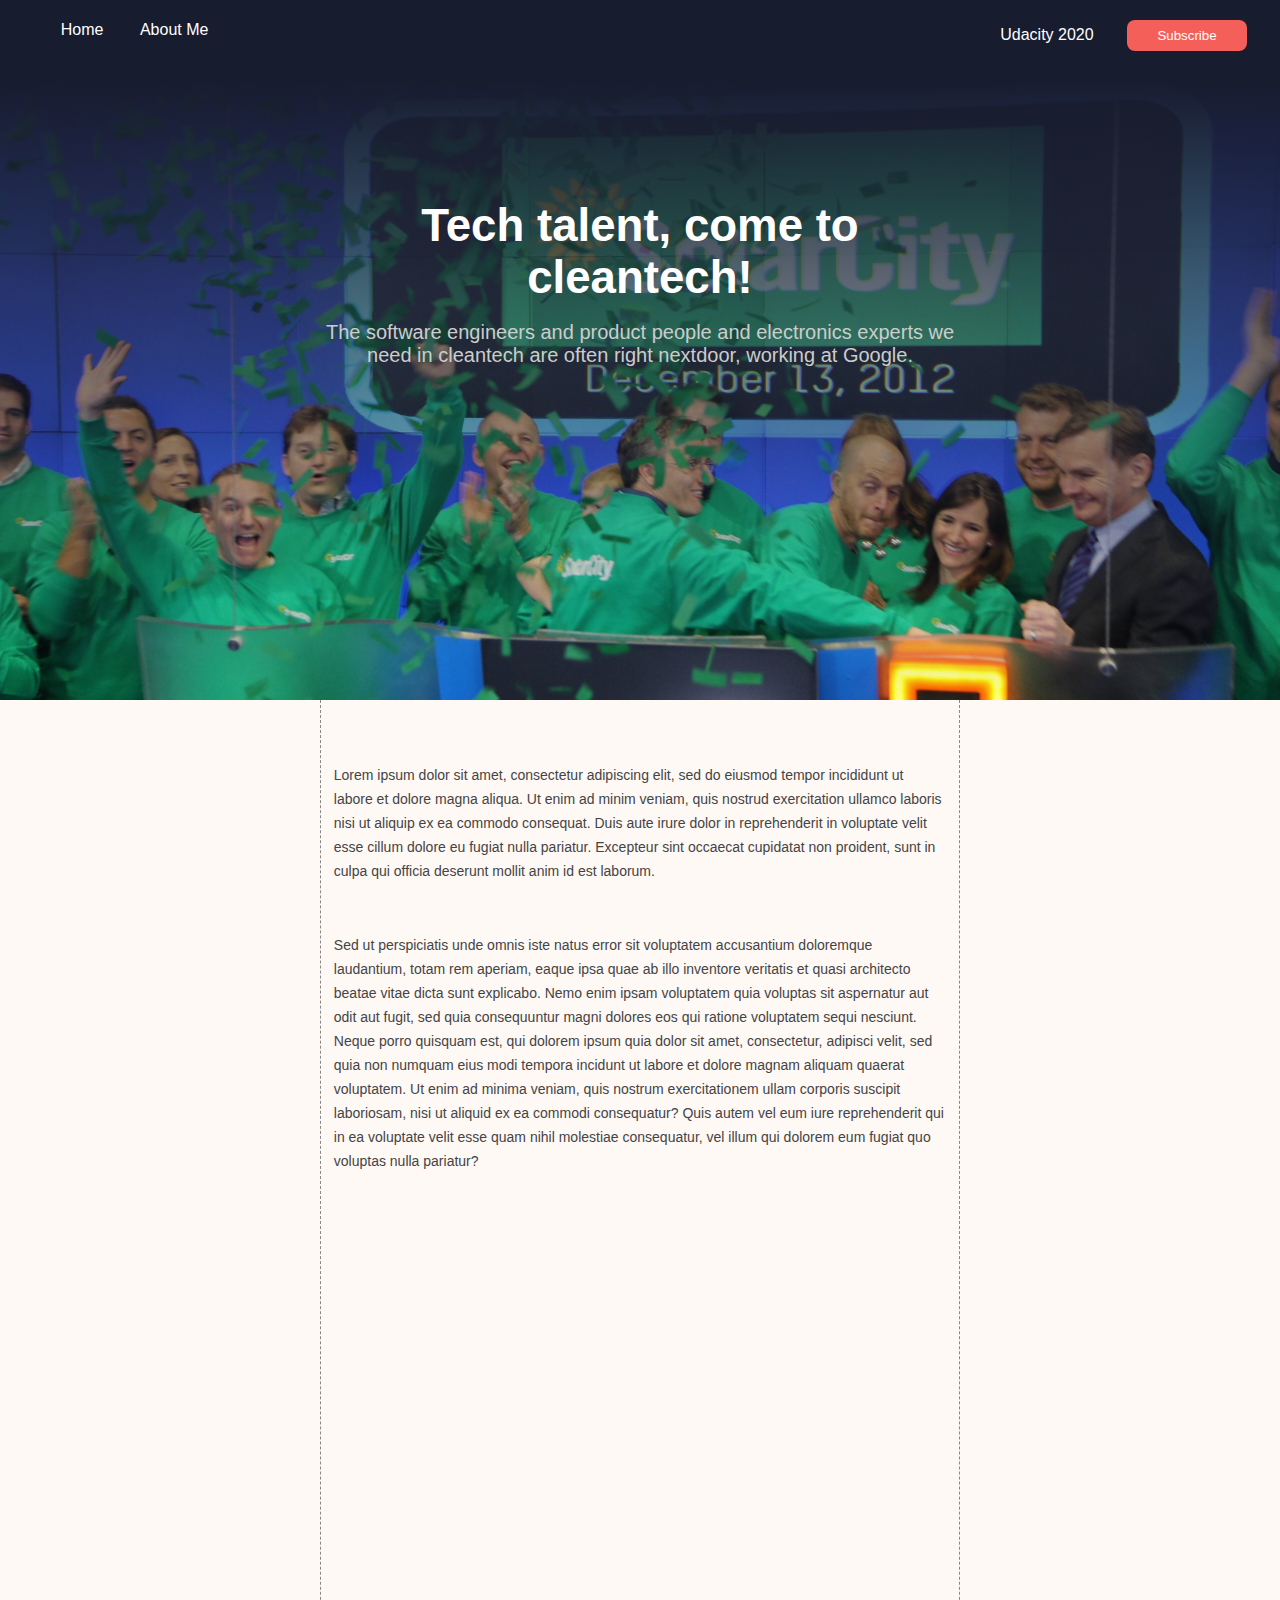
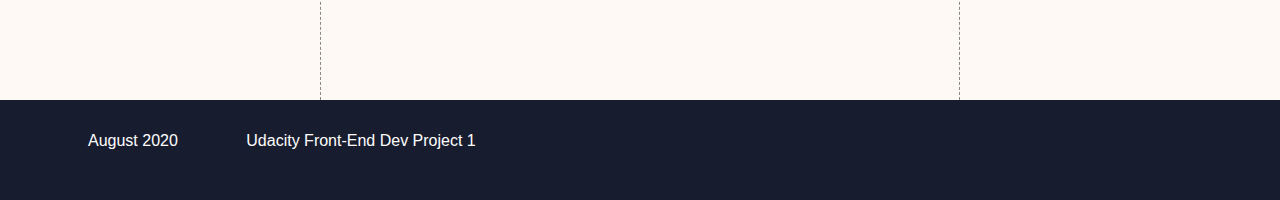
==== posts/post-0.html @ ae53f320 "Add first blog post" ====
<!doctype html>
<head>
    <link href="../css/post.css" rel="stylesheet">
    <title>Sam's Blog</title>
</head>
<body>
    <div id=container>
        <nav>
            <ul id=nav-links>
                <li class="nav-link">
                    <a href="../index.html">Home</a>
                </li>
                <li class="nav-link">
                    <a href="../index.html#bio">About Me</a>
                </li>
            </ul>
            <div id="top-right">
                <a href="https://udacity.com">Udacity 2020</a>
                <button type="button">Subscribe</button>
            </div>
        </nav>
        <div id="post-title">
            <h1>
                Tech talent, come to cleantech!
            <h1>
            <h2>
                The software engineers and product people and electronics experts we need
                in cleantech are often right nextdoor, working at Google.
            </h2>
        </div>
        <div id="left"></div>
        <div id="postbody">
            <p id="posttext">
Lorem ipsum dolor sit amet, consectetur adipiscing elit, sed do eiusmod tempor incididunt ut labore et dolore magna aliqua. Ut enim ad minim veniam, quis nostrud exercitation ullamco laboris nisi ut aliquip ex ea commodo consequat. Duis aute irure dolor in reprehenderit in voluptate velit esse cillum dolore eu fugiat nulla pariatur. Excepteur sint occaecat cupidatat non proident, sunt in culpa qui officia deserunt mollit anim id est laborum.
            </p>
            <p id="posttext">
Sed ut perspiciatis unde omnis iste natus error sit voluptatem accusantium doloremque laudantium, totam rem aperiam, eaque ipsa quae ab illo inventore veritatis et quasi architecto beatae vitae dicta sunt explicabo. Nemo enim ipsam voluptatem quia voluptas sit aspernatur aut odit aut fugit, sed quia consequuntur magni dolores eos qui ratione voluptatem sequi nesciunt. Neque porro quisquam est, qui dolorem ipsum quia dolor sit amet, consectetur, adipisci velit, sed quia non numquam eius modi tempora incidunt ut labore et dolore magnam aliquam quaerat voluptatem. Ut enim ad minima veniam, quis nostrum exercitationem ullam corporis suscipit laboriosam, nisi ut aliquid ex ea commodi consequatur? Quis autem vel eum iure reprehenderit qui in ea voluptate velit esse quam nihil molestiae consequatur, vel illum qui dolorem eum fugiat quo voluptas nulla pariatur?
            </p>
        </div>
        <div id="right"></div>
        <footer>
            <ul id=footer-links>
                <li class="footer-link">August 2020</li>
                <li class="footer-link">Udacity Front-End Dev Project 1</li>
            </ul>
        </footer>
    </div>
</body>
---- css/post.css ----
@import 'general.css';
@import 'footer.css';
@import 'header.css';

/* high-level grid layout styles */
#container {
    display: grid;
    grid-template-columns: 25% 50% 25%;
    grid-template-rows: 80px 620px 1000px 100px;
    grid-template-areas: 
    "nav nav nav"
    "post-title post-title post-title"
    "left postbody right"
    "footer footer footer"
}

/* Post specific elements */
/* Took inspiration from
 * https://stackoverflow.com/questions/21957356/darken-a-background-image-without-affecting-the-text
 */
#post-title {
    background-image: url("../images/solar-city.jpg");
    background-size: cover;
    display: inline-block;
    font-size: 1.5em;
    color: white;
    grid-area: post-title;
    padding: 120px 25% 0 25%;
    position: relative;
    text-align: center;
}

#post-title:before {
    content: "";
    display: block;
    position: absolute;
    top: 0;
    bottom: 0;
    left: 0;
    right: 0;
    background: linear-gradient(#181c2f, rgba(0, 0, 0, 0));
}
#post-title h1,
#post-title h2 {
  position: relative;
}

#postbody {
    background-color: #fff9f6;
    border-left: 1px dashed #888;
    border-right: 1px dashed #888;
    grid-area: postbody;
    padding: 2%;
}
#posttext {
    color: #444;
}
#left {
    background-color: #fff9f6;
    grid-area: left;
}
#right {
    background-color: #fff9f6;
    grid-area: right;
}
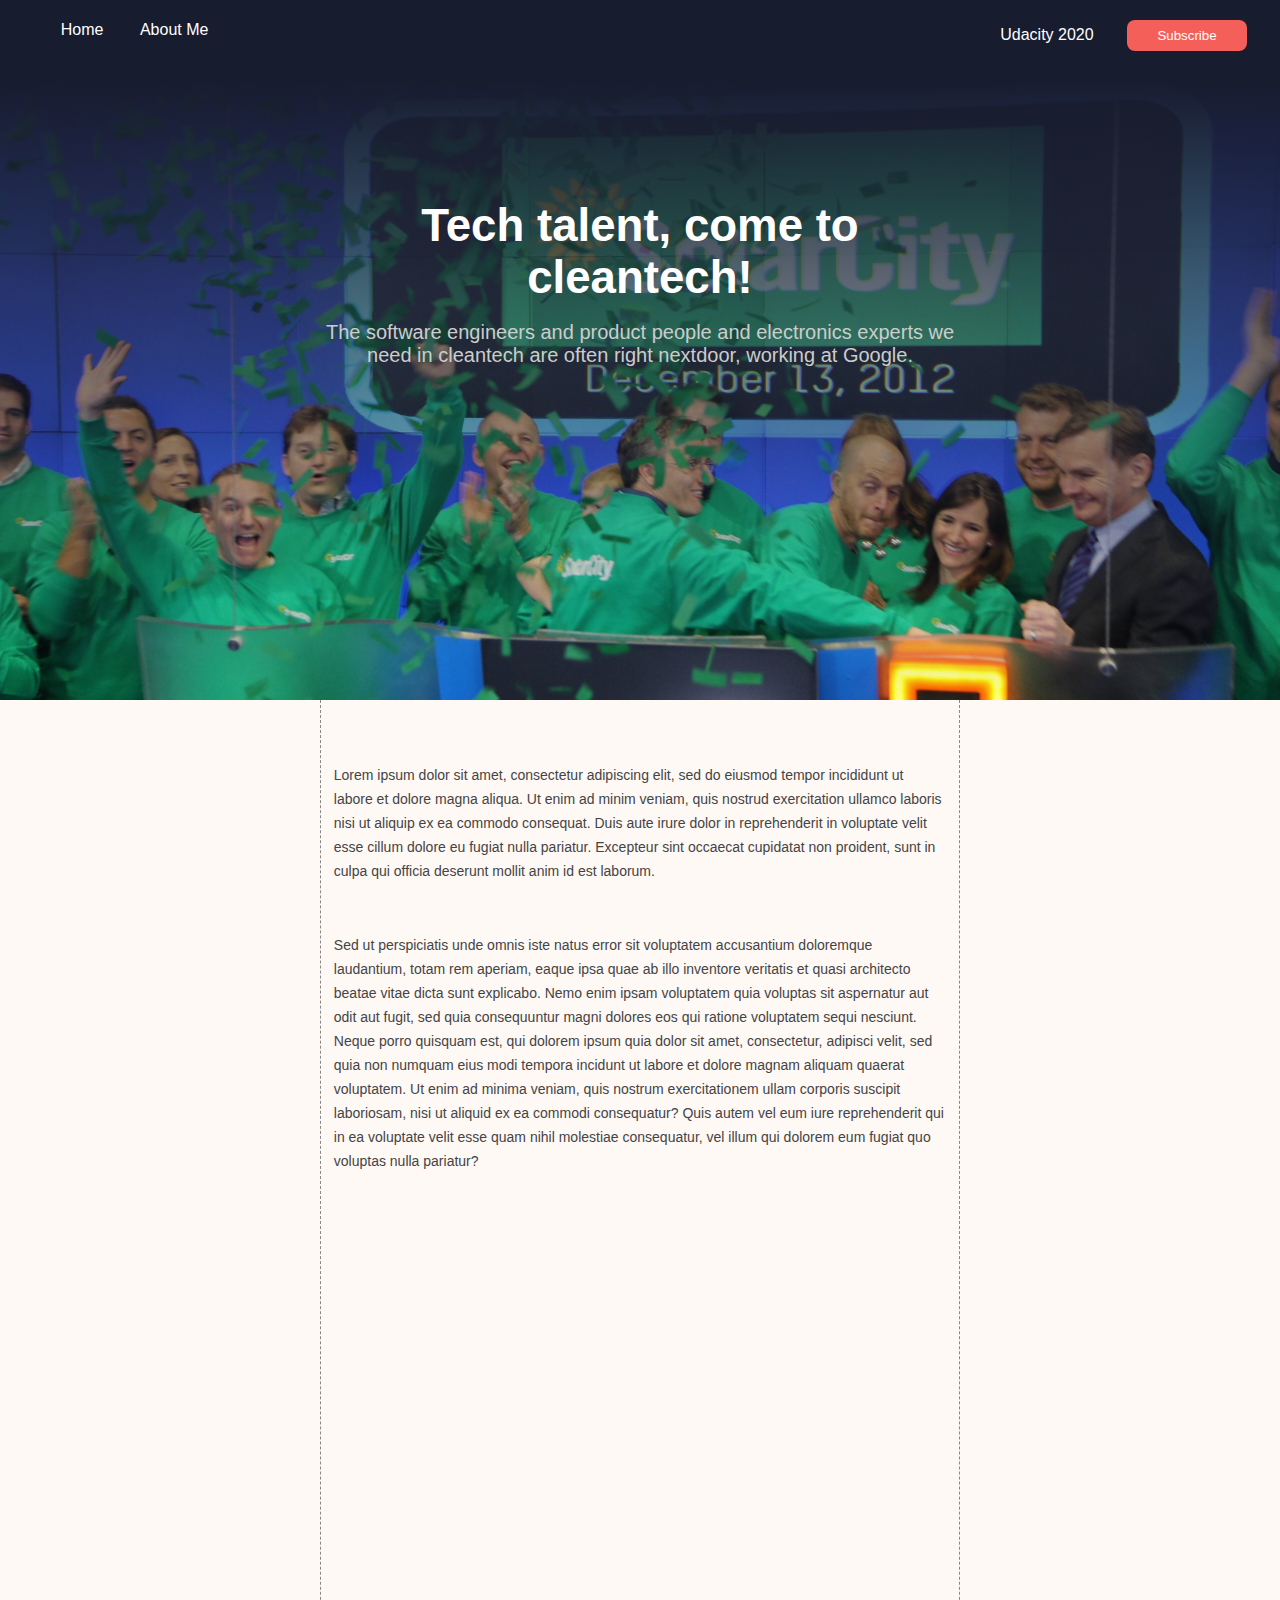
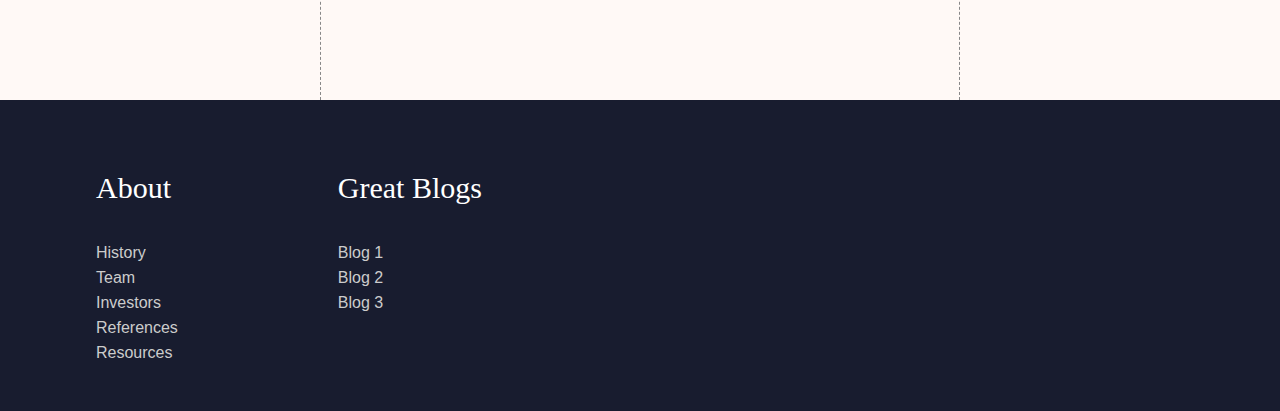
==== commit 86fe08dd: "Footer improvements" ====
--- a/posts/post-0.html
+++ b/posts/post-0.html
@@ -38,11 +38,29 @@
             </p>
         </div>
         <div id="right"></div>
+        <!-- Took inspiration from https://webdesign.tutsplus.com/tutorials/
+             how-to-build-a-responsive-multi-level-sticky-footer-with-flexbox\-\-cms-33341 -->
         <footer>
-            <ul id=footer-links>
-                <li class="footer-link">August 2020</li>
-                <li class="footer-link">Udacity Front-End Dev Project 1</li>
-            </ul>
+            <section class="footer-main">
+                <div class="footer-column">
+                    <h2 class="footer-title">About</h2>
+                    <ul>
+                        <li>History</li>
+                        <li>Team</li>
+                        <li>Investors</li>
+                        <li>References</li>
+                        <li>Resources</li>
+                    </ul>
+                </div>
+                <div class="footer-column">
+                    <h2 class="footer-title">Great Blogs</h2>
+                    <ul>
+                        <li>Blog 1</li>
+                        <li>Blog 2</li>
+                        <li>Blog 3</li>
+                    </ul>
+                </div>
+            </section>
         </footer>
     </div>
 </body>
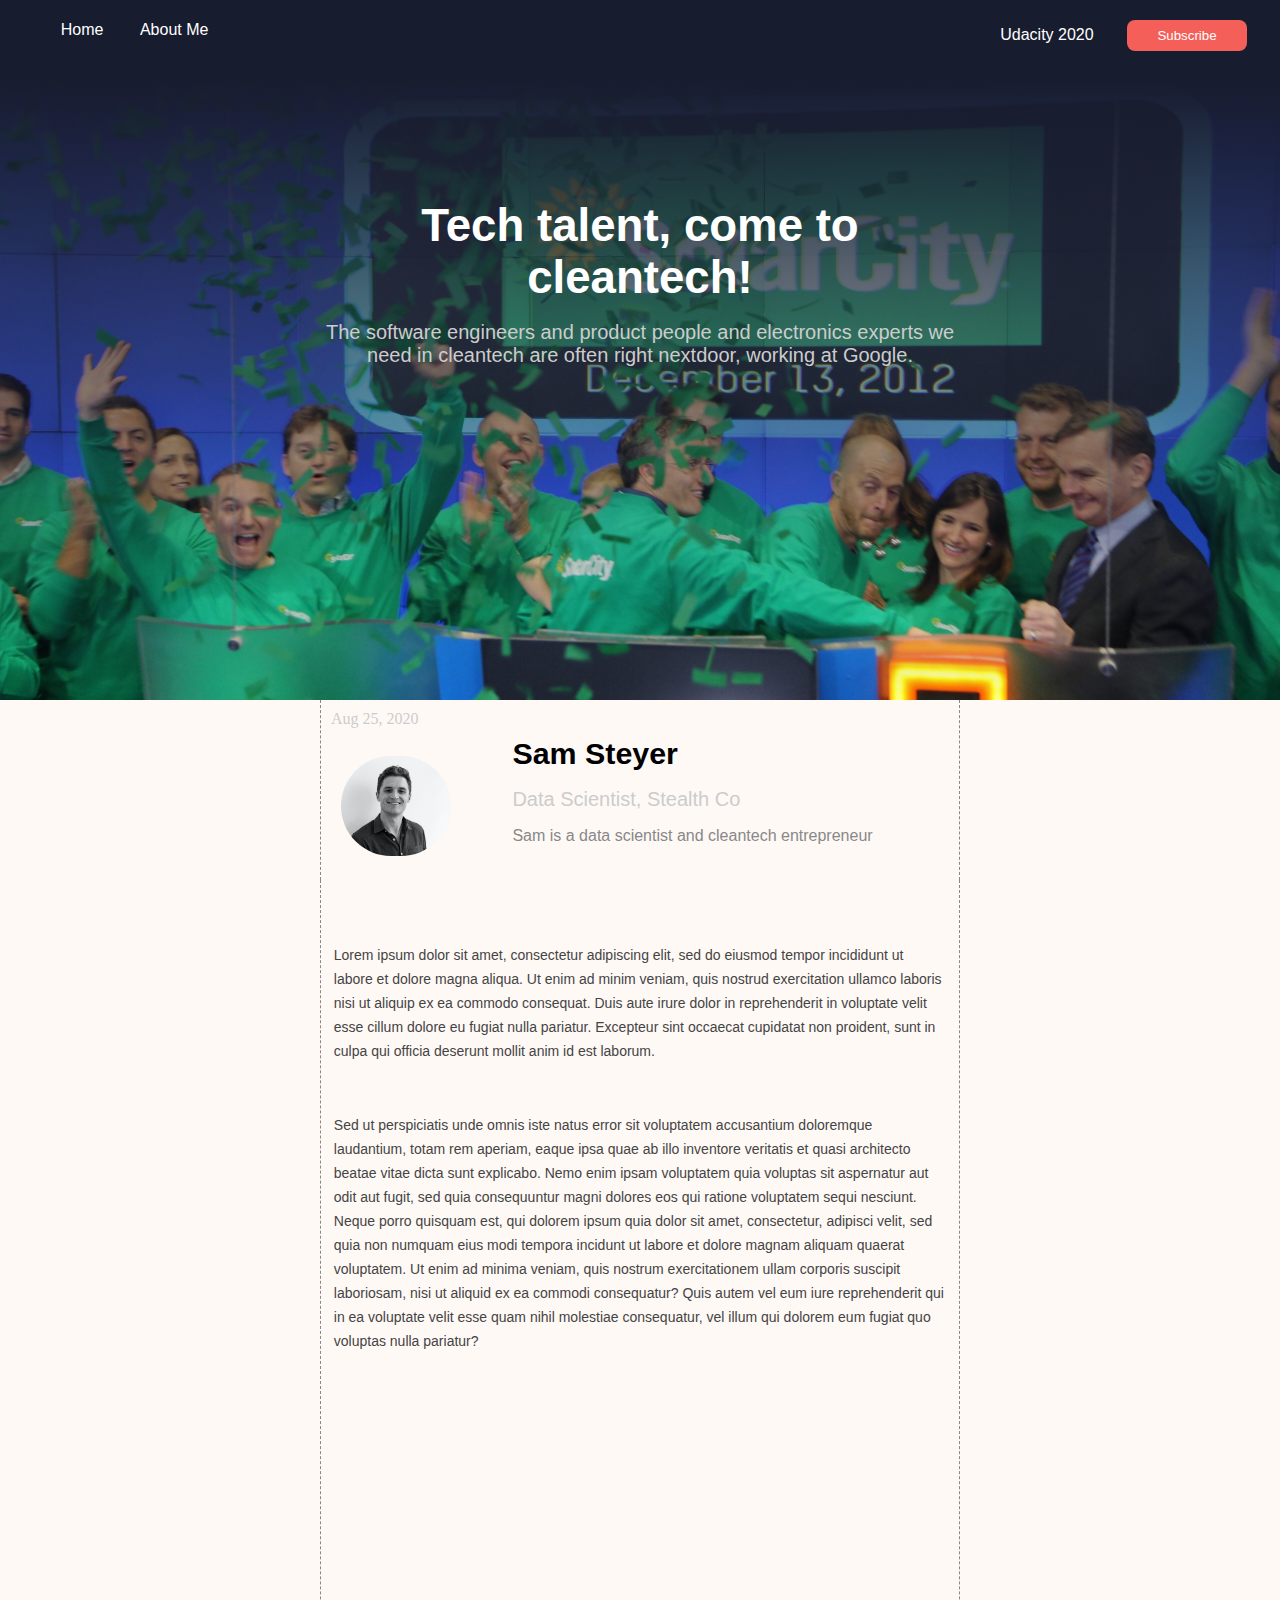
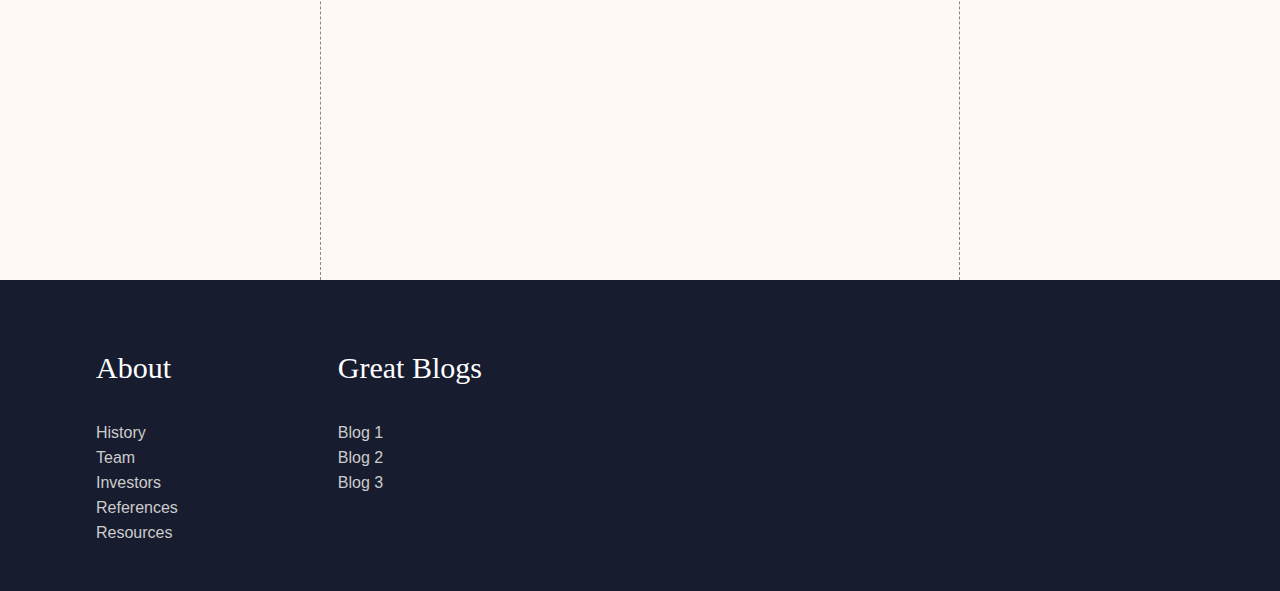
==== commit 038c2bc5: "Add post metadata to top of post" ====
--- a/posts/post-0.html
+++ b/posts/post-0.html
@@ -27,6 +27,17 @@
                 The software engineers and product people and electronics experts we need
                 in cleantech are often right nextdoor, working at Google.
             </h2>
+        </div>
+        <div id="post-info">
+            <div id="date">Aug 25, 2020</div>
+            <div id="author-avatar">
+                <image id="avatar-image" src="../images/samsteyer.jpeg" alt="avatar"></image>
+            </div>
+            <div id="author-info">
+                <h1 id="author">Sam Steyer</h1>
+                <h2 id="author-title">Data Scientist, Stealth Co</h2>
+                <h3 id="author-bio">Sam is a data scientist and cleantech entrepreneur</h3>
+            </div>
         </div>
         <div id="left"></div>
         <div id="postbody">
--- a/css/post.css
+++ b/css/post.css
@@ -6,15 +6,48 @@
 #container {
     display: grid;
     grid-template-columns: 25% 50% 25%;
-    grid-template-rows: 80px 620px 1000px 100px;
+    grid-template-rows: 80px 620px 180px 1000px 100px;
     grid-template-areas: 
     "nav nav nav"
     "post-title post-title post-title"
+    "left post-info right"
     "left postbody right"
-    "footer footer footer"
+    "footer footer footer";
 }
 
 /* Post specific elements */
+#post-info {
+    background-color: #fff9f6;
+    border-left: 1px dashed #888;
+    border-right: 1px dashed #888;
+    display: grid;
+    grid-template-columns: 30% 70%;
+    grid-template-rows: 20% 80%;
+    grid-template-areas: 
+    "date date"
+    "avatar author-info";
+    grid-area: post-info;
+}
+#date {
+    color: #ccc;
+    grid-area: date;
+    margin: 10px;
+}
+#author-avatar {
+    display: inline-block;
+    grid-area: avatar;
+    height: 100px;
+    margin: 20px;
+    width: 100px;
+}
+#avatar-image {
+    border-radius: 200px;
+    max-height: 100%;
+}
+#author-info {
+    grid-area: author-info;
+}
+
 /* Took inspiration from
  * https://stackoverflow.com/questions/21957356/darken-a-background-image-without-affecting-the-text
  */
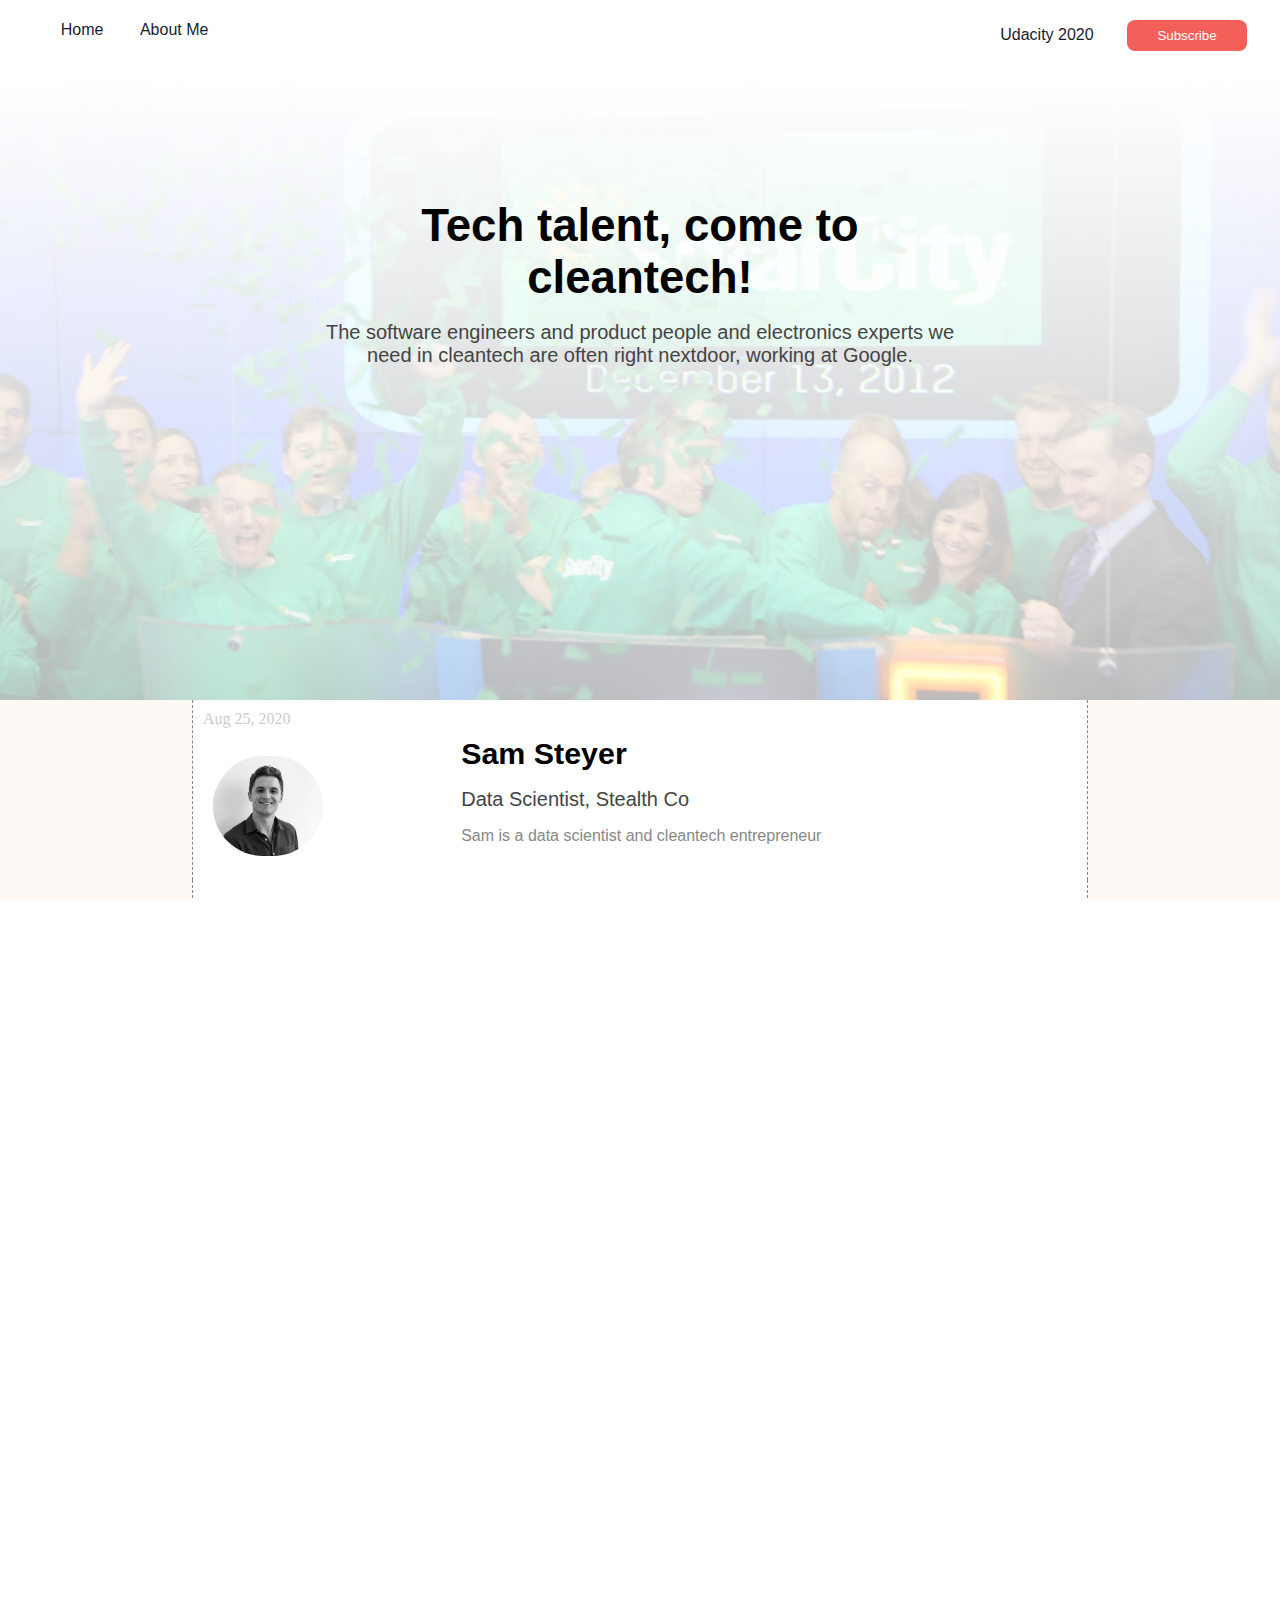
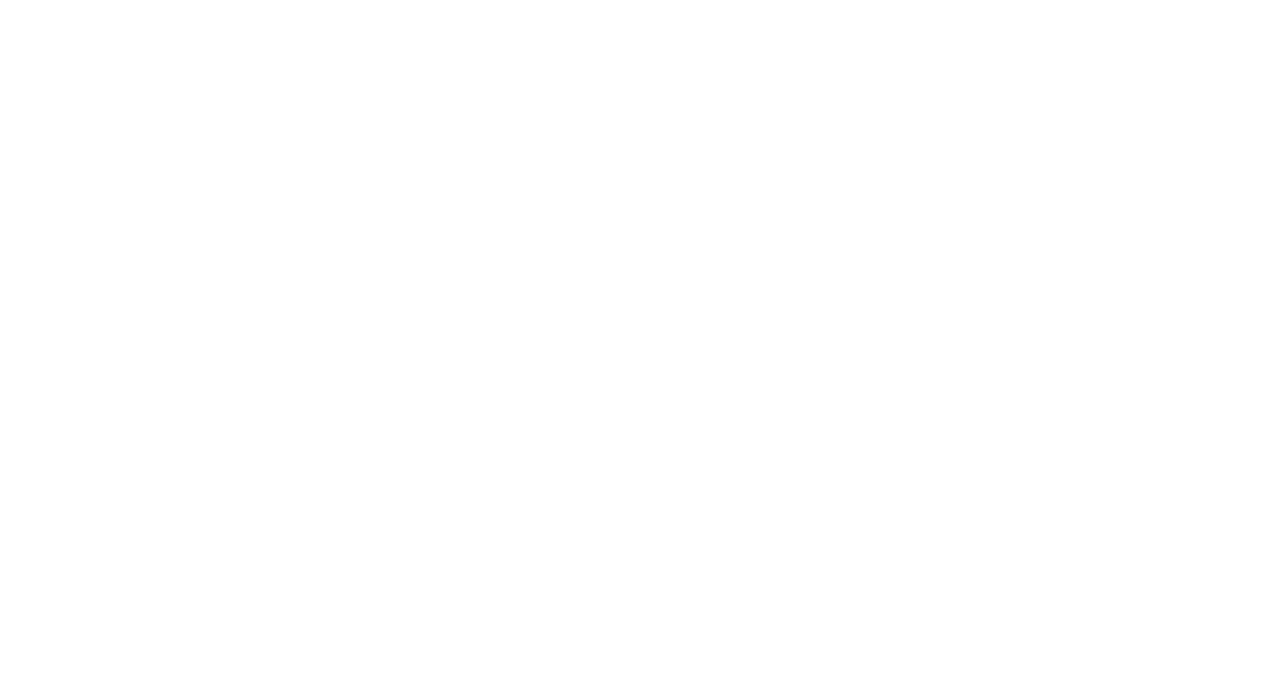
==== commit 9bce1cd8: "Style clean up" ====
--- a/posts/post-0.html
+++ b/posts/post-0.html
@@ -19,7 +19,7 @@
                 <button type="button">Subscribe</button>
             </div>
         </nav>
-        <div id="post-title">
+        <div class="post-title" id="post-title-0">
             <h1>
                 Tech talent, come to cleantech!
             <h1>
--- a/css/post.css
+++ b/css/post.css
@@ -2,22 +2,50 @@
 @import 'footer.css';
 @import 'header.css';
 
-/* high-level grid layout styles */
+/* Mobile */
 #container {
     display: grid;
-    grid-template-columns: 25% 50% 25%;
-    grid-template-rows: 80px 620px 180px 1000px 100px;
+    grid-template-columns: 100%;
+    grid-template-rows: 80px 620px 200px 1500px 700px;
     grid-template-areas: 
-    "nav nav nav"
-    "post-title post-title post-title"
-    "left post-info right"
-    "left postbody right"
-    "footer footer footer";
+    "nav"
+    "post-title"
+    "post-info"
+    "postbody"
+    "footer"
+}
+/* Medium Screens */
+@media (min-width: 1000px) and (max-width: 1299px) {
+    #container {
+        display: grid;
+        grid-template-columns: 15% 70% 15%;
+        grid-template-rows: 80px 620px 180px 1000px 400px;
+        grid-template-areas: 
+        "nav nav nav"
+        "post-title post-title post-title"
+        "left post-info right"
+        "left postbody right"
+        "footer footer footer";
+    }
+}
+/* Large Screens */
+@media (min-width: 1300px) {
+    #container {
+        display: grid;
+        grid-template-columns: 25% 50% 25%;
+        grid-template-rows: 80px 620px 180px 1000px 400px;
+        grid-template-areas: 
+        "nav nav nav"
+        "post-title post-title post-title"
+        "left post-info right"
+        "left postbody right"
+        "footer footer footer";
+    }
 }
 
 /* Post specific elements */
 #post-info {
-    background-color: #fff9f6;
+    background-color: white;
     border-left: 1px dashed #888;
     border-right: 1px dashed #888;
     display: grid;
@@ -51,19 +79,19 @@
 /* Took inspiration from
  * https://stackoverflow.com/questions/21957356/darken-a-background-image-without-affecting-the-text
  */
-#post-title {
-    background-image: url("../images/solar-city.jpg");
+#post-title-0 {
+    background-image: url("../images/post0.jpg");
+}
+.post-title {
     background-size: cover;
     display: inline-block;
     font-size: 1.5em;
-    color: white;
     grid-area: post-title;
     padding: 120px 25% 0 25%;
     position: relative;
     text-align: center;
 }
-
-#post-title:before {
+.post-title:before {
     content: "";
     display: block;
     position: absolute;
@@ -71,15 +99,14 @@
     bottom: 0;
     left: 0;
     right: 0;
-    background: linear-gradient(#181c2f, rgba(0, 0, 0, 0));
+    background: linear-gradient(white, rgba(255, 255, 255, 0.7));
 }
-#post-title h1,
-#post-title h2 {
+.post-title h1,
+.post-title h2 {
   position: relative;
 }
-
 #postbody {
-    background-color: #fff9f6;
+    background-color: white;
     border-left: 1px dashed #888;
     border-right: 1px dashed #888;
     grid-area: postbody;
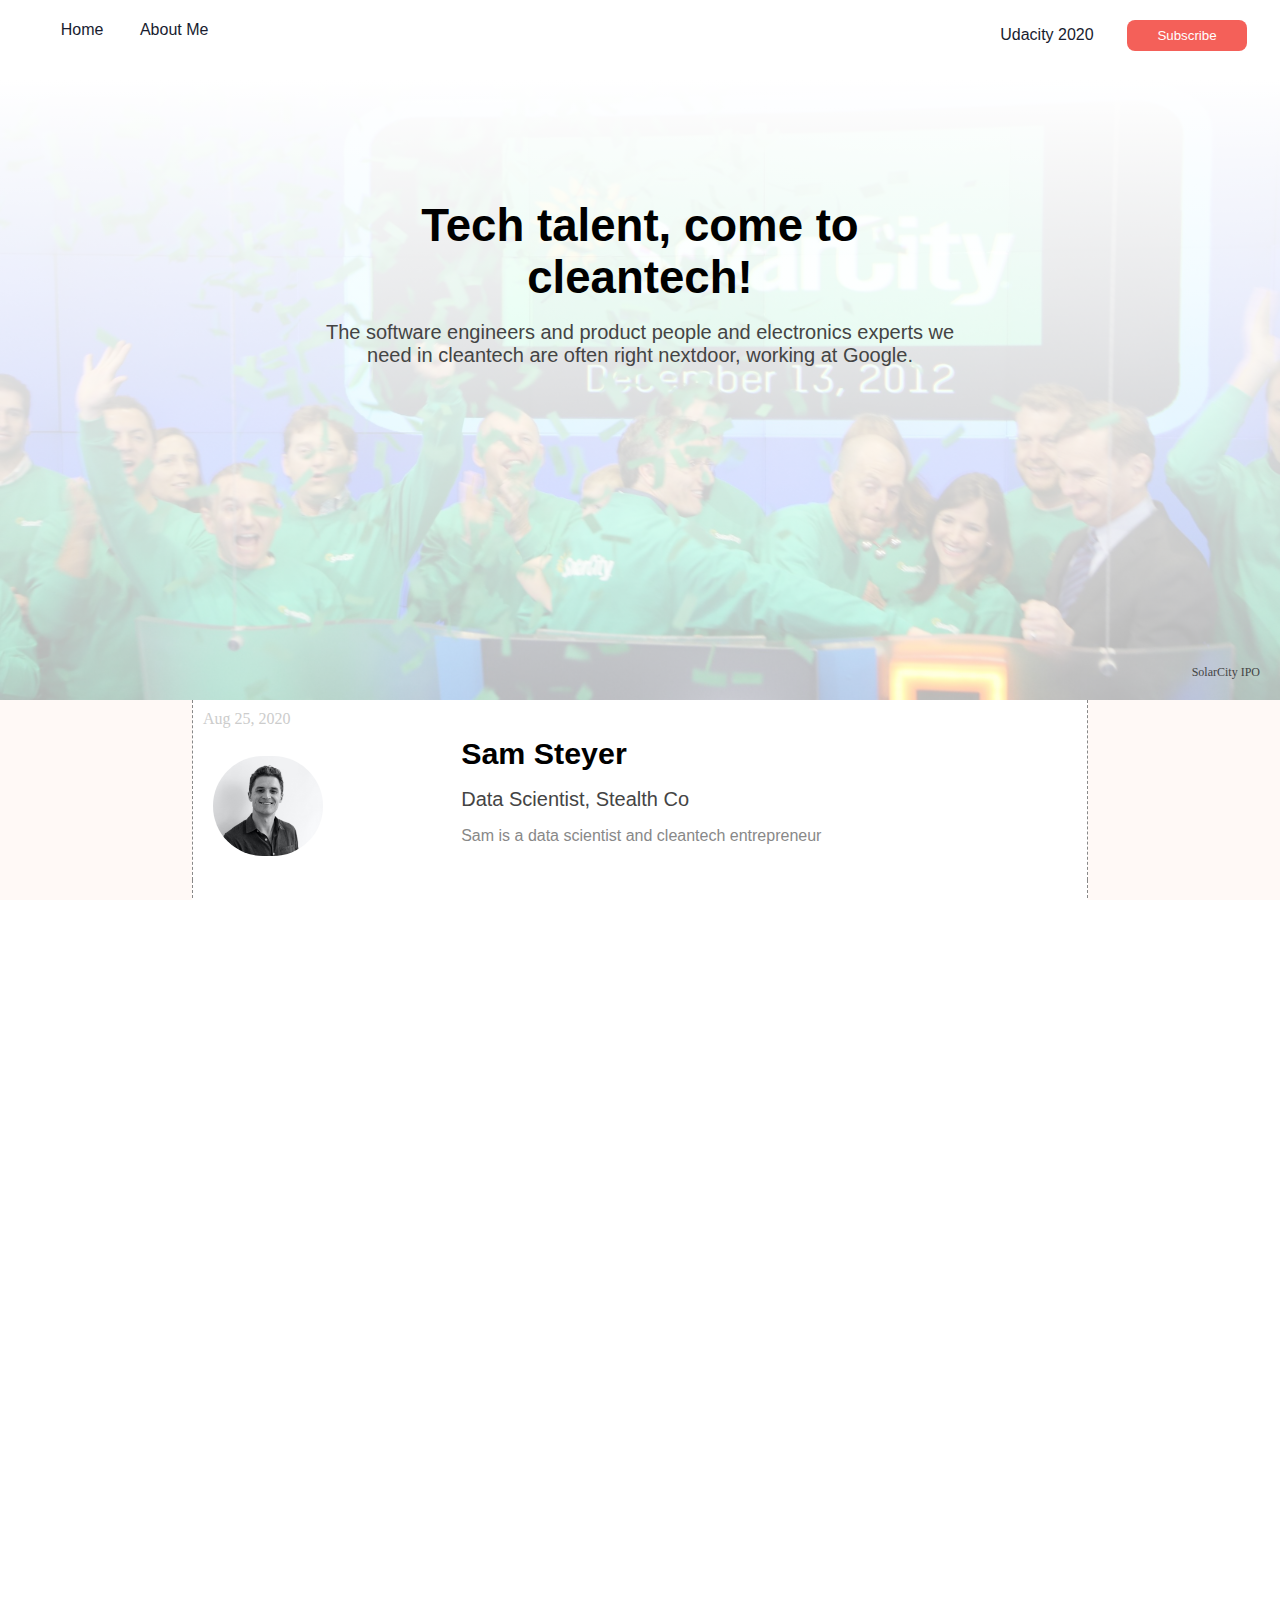
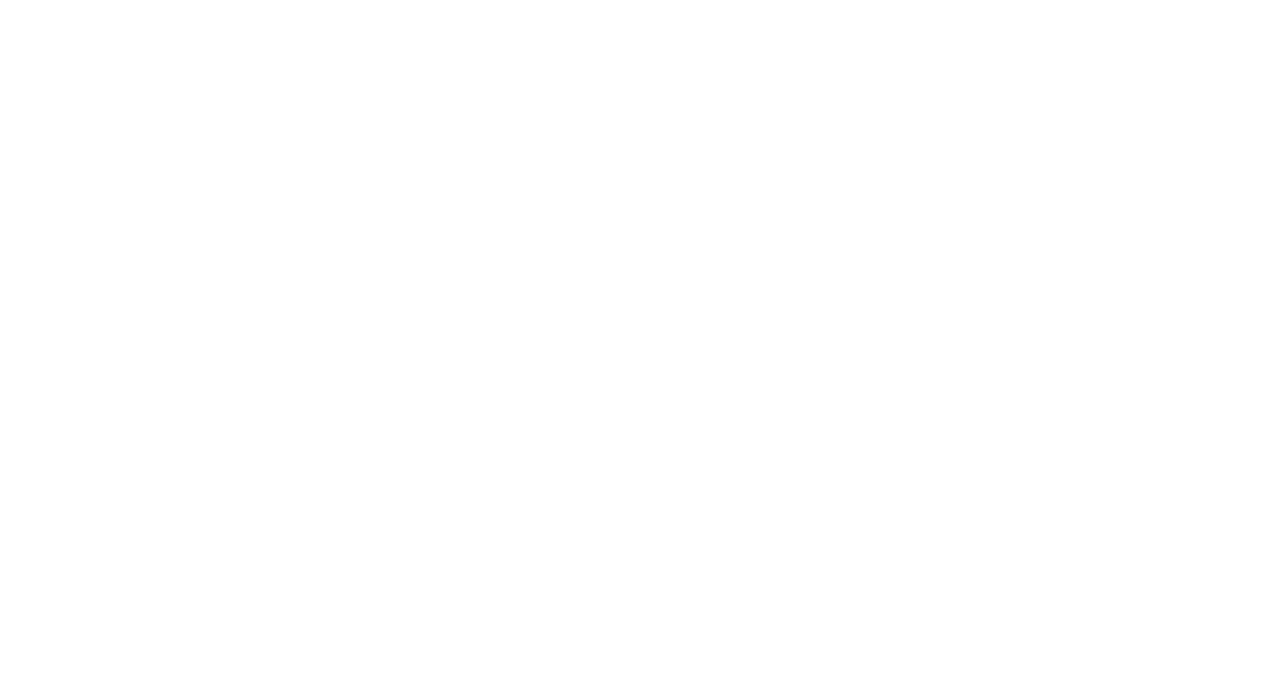
==== commit 9b6e85e8: "Add figcaptions to all images" ====
--- a/posts/post-0.html
+++ b/posts/post-0.html
@@ -1,7 +1,8 @@
 <!doctype html>
 <head>
     <link href="../css/post.css" rel="stylesheet">
-    <title>Sam's Blog</title>
+    <link rel="icon" type="image/x-icon" href="../images/favicon.ico">
+    <title>Cleantech Talent</title>
 </head>
 <body>
     <div id=container>
@@ -27,6 +28,9 @@
                 The software engineers and product people and electronics experts we need
                 in cleantech are often right nextdoor, working at Google.
             </h2>
+            <figcaption>
+                SolarCity IPO
+            </figcaption>
         </div>
         <div id="post-info">
             <div id="date">Aug 25, 2020</div>
--- a/css/post.css
+++ b/css/post.css
@@ -6,7 +6,7 @@
 #container {
     display: grid;
     grid-template-columns: 100%;
-    grid-template-rows: 80px 620px 200px 1500px 700px;
+    grid-template-rows: 80px 900px 350px 1500px 700px;
     grid-template-areas: 
     "nav"
     "post-title"
@@ -14,6 +14,7 @@
     "postbody"
     "footer"
 }
+
 /* Medium Screens */
 @media (min-width: 1000px) and (max-width: 1299px) {
     #container {
@@ -28,6 +29,7 @@
         "footer footer footer";
     }
 }
+
 /* Large Screens */
 @media (min-width: 1300px) {
     #container {
@@ -56,11 +58,13 @@
     "avatar author-info";
     grid-area: post-info;
 }
+
 #date {
     color: #ccc;
     grid-area: date;
     margin: 10px;
 }
+
 #author-avatar {
     display: inline-block;
     grid-area: avatar;
@@ -68,10 +72,12 @@
     margin: 20px;
     width: 100px;
 }
+
 #avatar-image {
     border-radius: 200px;
     max-height: 100%;
 }
+
 #author-info {
     grid-area: author-info;
 }
@@ -79,9 +85,26 @@
 /* Took inspiration from
  * https://stackoverflow.com/questions/21957356/darken-a-background-image-without-affecting-the-text
  */
+#post-title-4 {
+    background-image: url("../images/post4.jpeg");
+}
+
+#post-title-3 {
+    background-image: url("../images/post3.jpeg");
+}
+
+#post-title-2 {
+    background-image: url("../images/post2.jpeg");
+}
+
+#post-title-1 {
+    background-image: url("../images/post1.png");
+}
+
 #post-title-0 {
-    background-image: url("../images/post0.jpg");
+    background-image: url("../images/post0.jpeg");
 }
+
 .post-title {
     background-size: cover;
     display: inline-block;
@@ -91,6 +114,7 @@
     position: relative;
     text-align: center;
 }
+
 .post-title:before {
     content: "";
     display: block;
@@ -101,10 +125,21 @@
     right: 0;
     background: linear-gradient(white, rgba(255, 255, 255, 0.7));
 }
+
 .post-title h1,
 .post-title h2 {
-  position: relative;
+    position: relative;
 }
+
+figcaption {
+    bottom: 20px;
+    color: #444;
+    position: absolute;
+    font-family: serif;
+    font-size: 12px;
+    right: 20px;
+}
+
 #postbody {
     background-color: white;
     border-left: 1px dashed #888;
@@ -112,13 +147,16 @@
     grid-area: postbody;
     padding: 2%;
 }
+
 #posttext {
     color: #444;
 }
+
 #left {
     background-color: #fff9f6;
     grid-area: left;
 }
+
 #right {
     background-color: #fff9f6;
     grid-area: right;
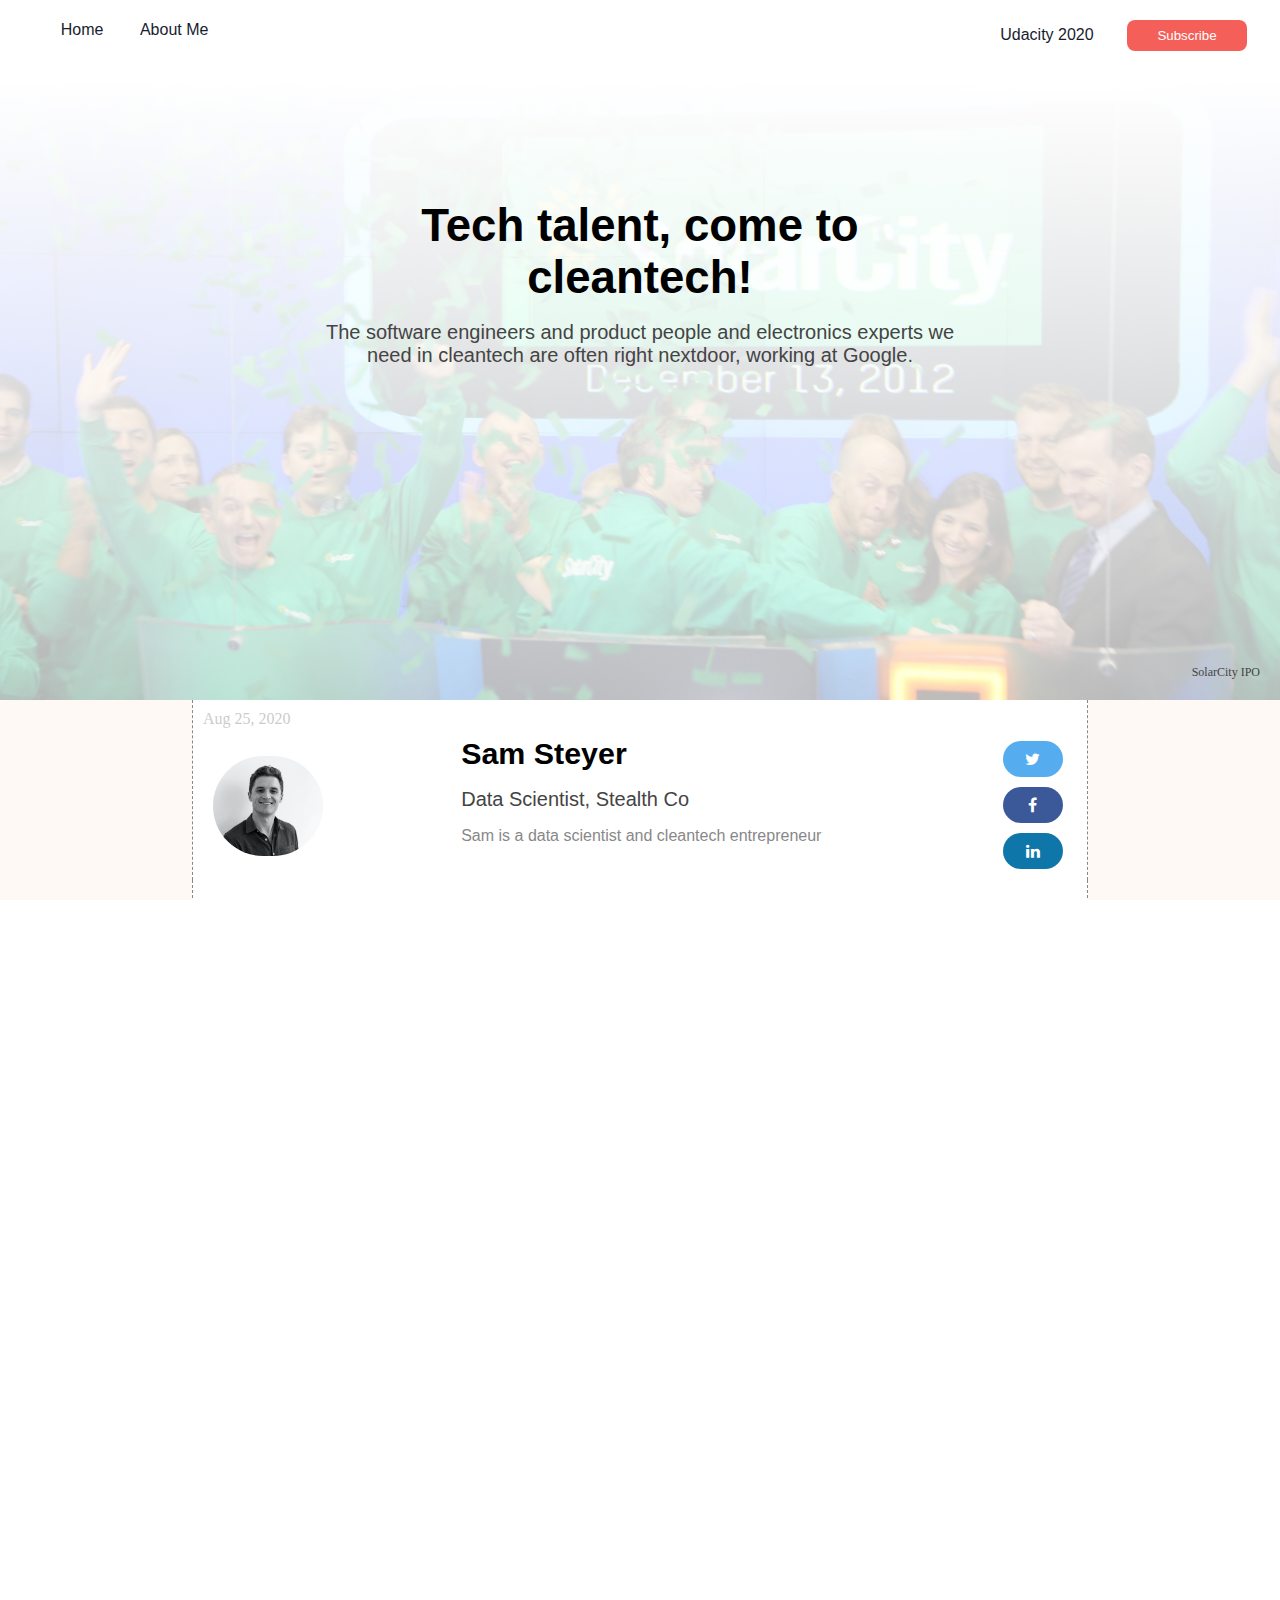
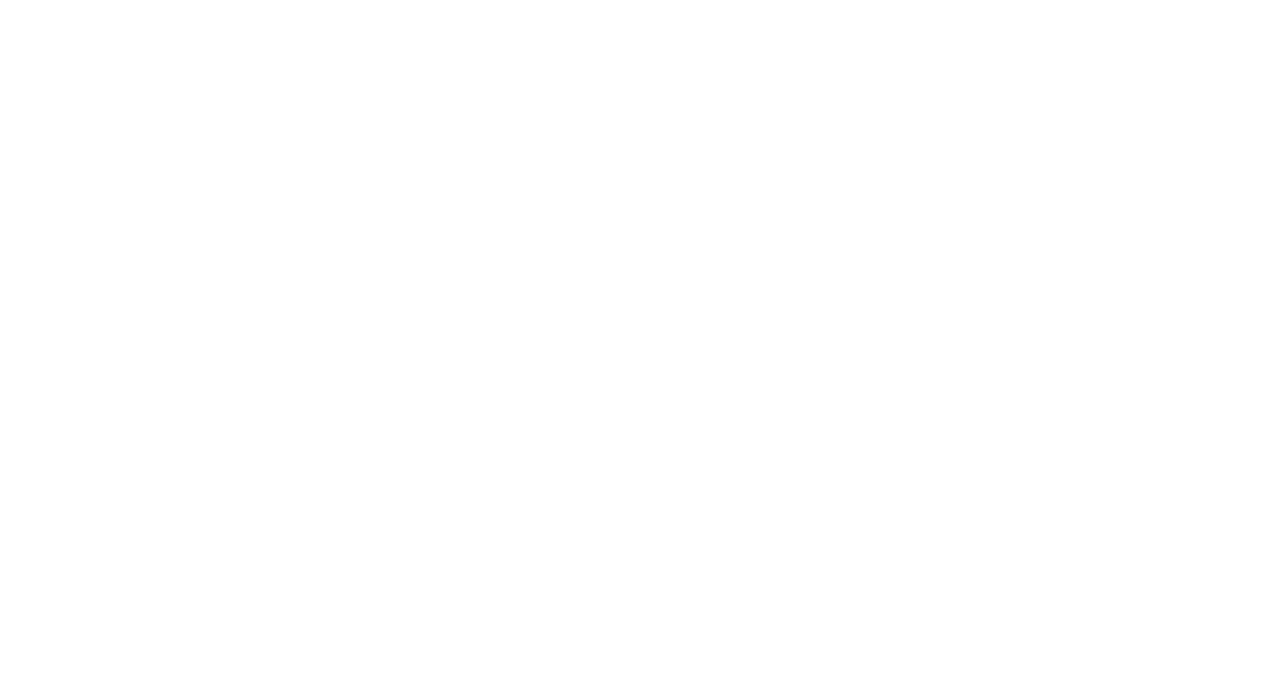
==== commit 7849940f: "Add mock social sharing" ====
--- a/posts/post-0.html
+++ b/posts/post-0.html
@@ -2,6 +2,8 @@
 <head>
     <link href="../css/post.css" rel="stylesheet">
     <link rel="icon" type="image/x-icon" href="../images/favicon.ico">
+    <!-- Add icon library -->
+    <link rel="stylesheet" href="https://cdnjs.cloudflare.com/ajax/libs/font-awesome/4.7.0/css/font-awesome.min.css">
     <title>Cleantech Talent</title>
 </head>
 <body>
@@ -42,6 +44,12 @@
                 <h2 id="author-title">Data Scientist, Stealth Co</h2>
                 <h3 id="author-bio">Sam is a data scientist and cleantech entrepreneur</h3>
             </div>
+            <div id="social-sharing">
+                <!-- Add font awesome icons -->
+                <a href="#" class="fa fa-twitter"></a>
+                <a href="#" class="fa fa-facebook"></a>
+                <a href="#" class="fa fa-linkedin"></a>
+            </div>
         </div>
         <div id="left"></div>
         <div id="postbody">
--- a/css/post.css
+++ b/css/post.css
@@ -51,11 +51,11 @@
     border-left: 1px dashed #888;
     border-right: 1px dashed #888;
     display: grid;
-    grid-template-columns: 30% 70%;
-    grid-template-rows: 20% 80%;
+    grid-template-columns: 30% 60% 10%;
+    grid-template-rows: 20% 70% 10%;
     grid-template-areas: 
-    "date date"
-    "avatar author-info";
+    "date date date"
+    "avatar author-info social-sharing";
     grid-area: post-info;
 }
 
@@ -81,6 +81,43 @@
 #author-info {
     grid-area: author-info;
 }
+
+/* inspiration: https://www.w3schools.com/howto/howto_css_social_media_buttons.asp */
+#social-sharing {
+    grid-area: social-sharing;
+}
+
+.fa {
+    border-radius: 100px;
+    display: block;
+    font-size: 30px;
+    margin: 5px;
+    padding: 10px;
+    text-align: center;
+    text-decoration: none;
+    width: 40px;
+}
+
+/* Add a hover effect if you want */
+.fa:hover {
+    opacity: 0.6;
+}
+
+.fa-facebook {
+    background: #3B5998;
+    color: white;
+}
+
+.fa-twitter {
+    background: #55ACEE;
+    color: white;
+}
+
+.fa-linkedin {
+    background: #0e76a8;
+    color: white;
+}
+
 
 /* Took inspiration from
  * https://stackoverflow.com/questions/21957356/darken-a-background-image-without-affecting-the-text
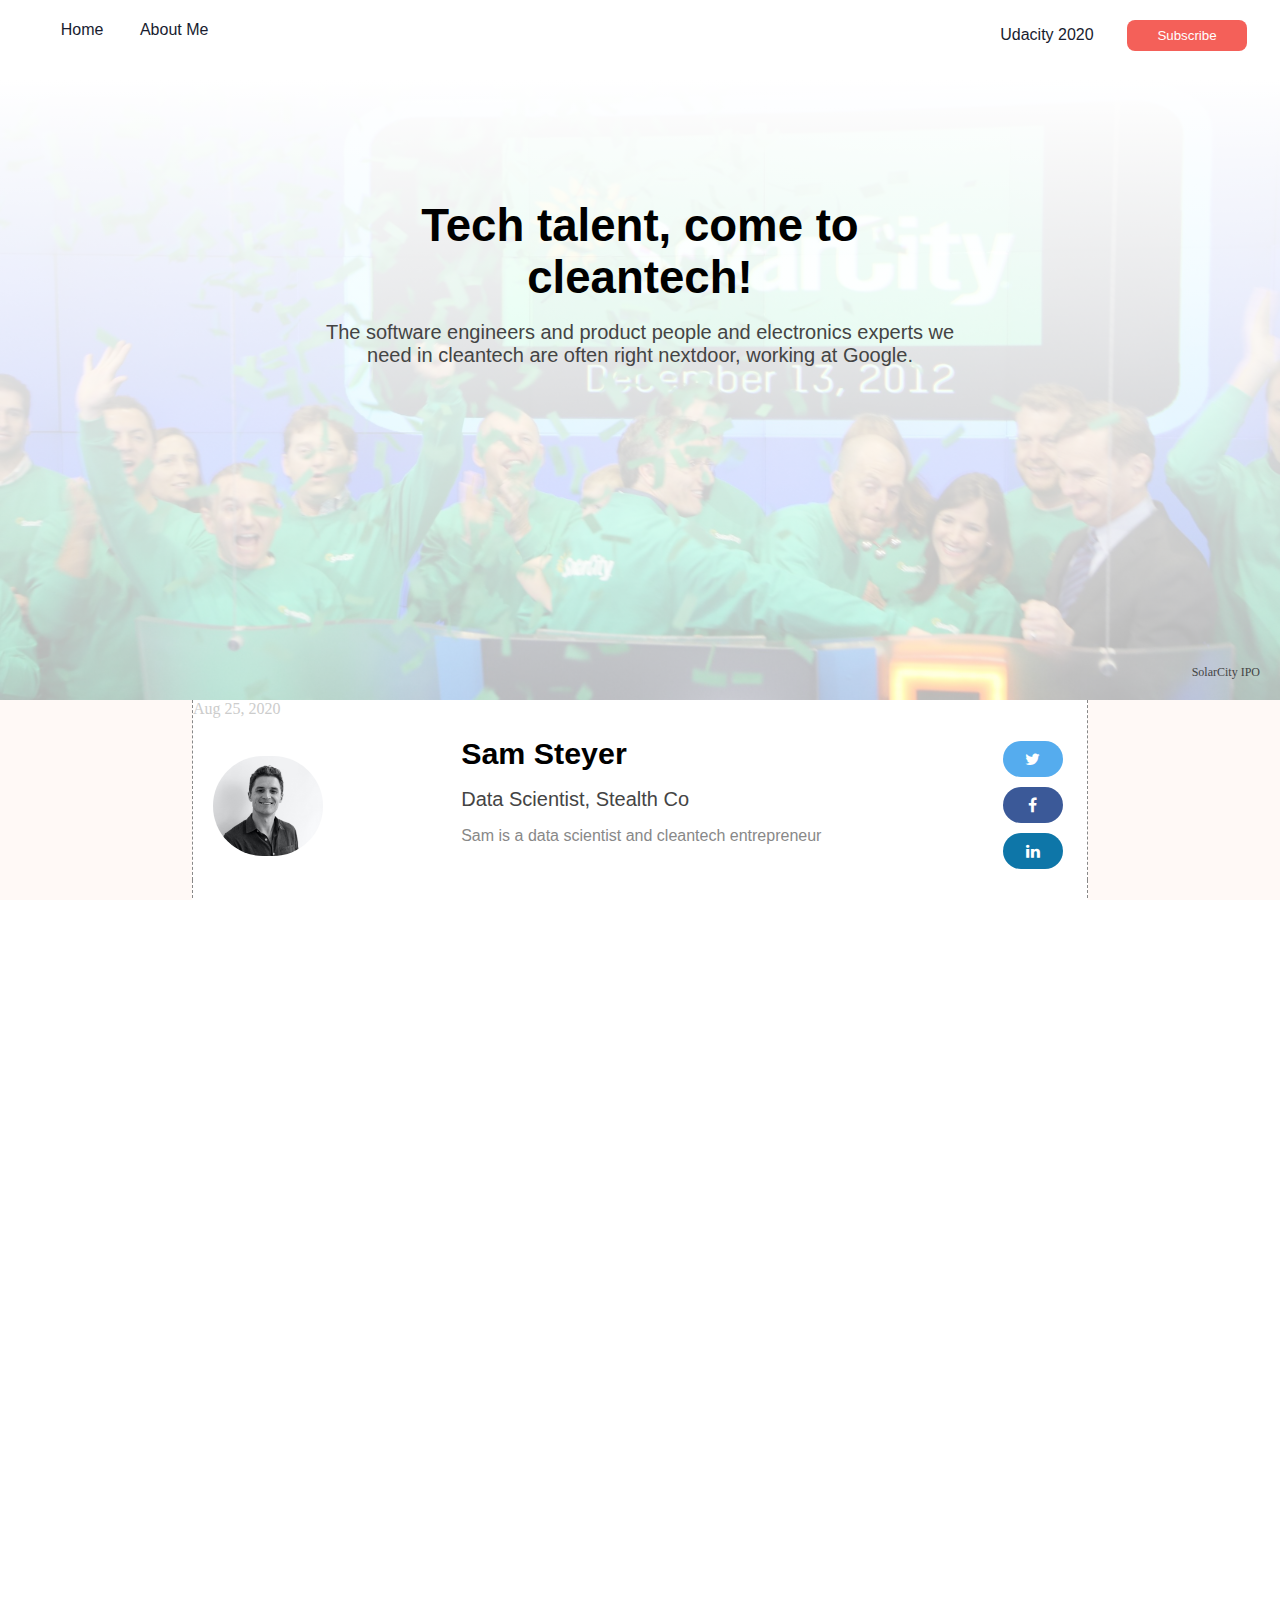
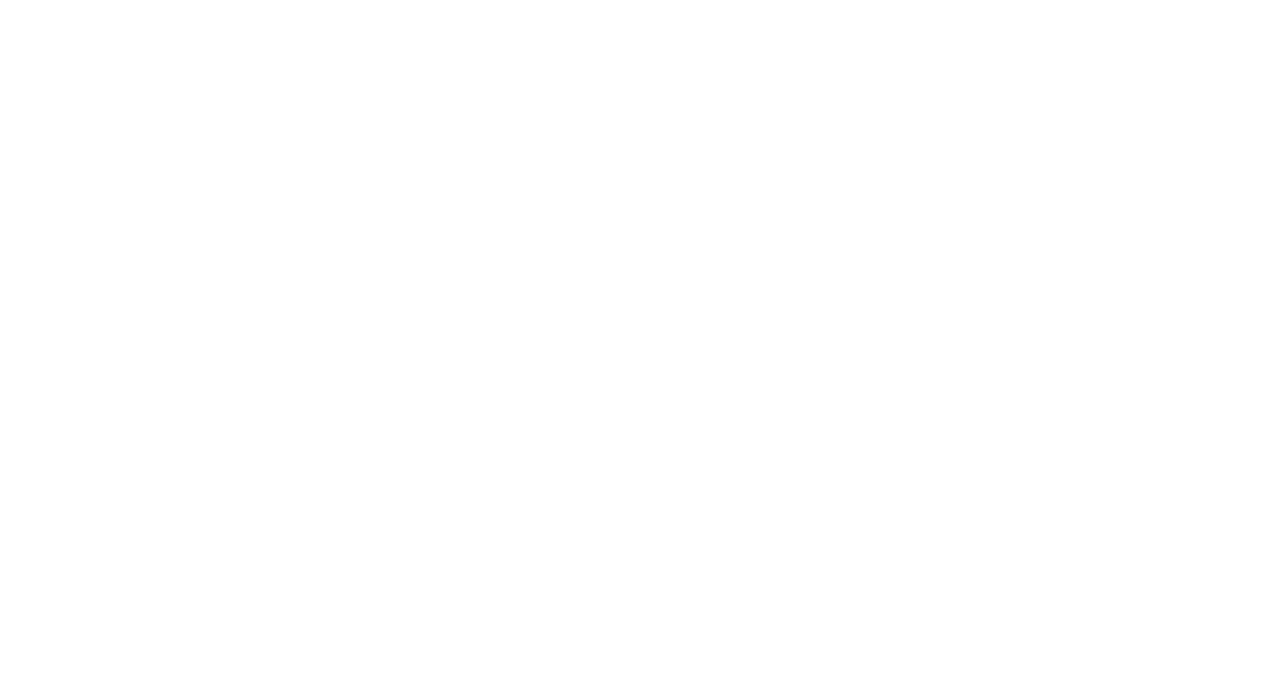
==== commit 077b3632: "Make mobile-ready" ====
--- a/posts/post-0.html
+++ b/posts/post-0.html
@@ -1,5 +1,6 @@
 <!doctype html>
 <head>
+    <meta name="viewport" content="width=device-width, initial-scale=1">
     <link href="../css/post.css" rel="stylesheet">
     <link rel="icon" type="image/x-icon" href="../images/favicon.ico">
     <!-- Add icon library -->
@@ -13,7 +14,7 @@
                 <li class="nav-link">
                     <a href="../index.html">Home</a>
                 </li>
-                <li class="nav-link">
+                <li class="nav-link" id="bio-link">
                     <a href="../index.html#bio">About Me</a>
                 </li>
             </ul>
--- a/css/post.css
+++ b/css/post.css
@@ -15,8 +15,22 @@
     "footer"
 }
 
+#post-info {
+    background-color: white;
+    display: grid;
+    grid-template-columns: 50% 50%;
+    grid-template-rows: 20% 60% 20%;
+    grid-template-areas: 
+    "date avatar"
+    "author-info author-info"
+    "social-sharing social-sharing";
+    grid-area: post-info;
+    margin-left: 10px;
+}
+
 /* Medium Screens */
 @media (min-width: 1000px) and (max-width: 1299px) {
+
     #container {
         display: grid;
         grid-template-columns: 15% 70% 15%;
@@ -28,10 +42,26 @@
         "left postbody right"
         "footer footer footer";
     }
+
+    #post-info {
+        background-color: white;
+        border-left: 1px dashed #888;
+        border-right: 1px dashed #888;
+        display: grid;
+        grid-template-columns: 30% 60% 10%;
+        grid-template-rows: 20% 70% 10%;
+        grid-template-areas: 
+        "date date date"
+        "avatar author-info social-sharing";
+        grid-area: post-info;
+        margin-left: 0;
+    }
+
 }
 
 /* Large Screens */
 @media (min-width: 1300px) {
+
     #container {
         display: grid;
         grid-template-columns: 25% 50% 25%;
@@ -43,26 +73,26 @@
         "left postbody right"
         "footer footer footer";
     }
-}
-
-/* Post specific elements */
-#post-info {
-    background-color: white;
-    border-left: 1px dashed #888;
-    border-right: 1px dashed #888;
-    display: grid;
-    grid-template-columns: 30% 60% 10%;
-    grid-template-rows: 20% 70% 10%;
-    grid-template-areas: 
-    "date date date"
-    "avatar author-info social-sharing";
-    grid-area: post-info;
+
+    #post-info {
+        background-color: white;
+        border-left: 1px dashed #888;
+        border-right: 1px dashed #888;
+        display: grid;
+        grid-template-columns: 30% 60% 10%;
+        grid-template-rows: 20% 70% 10%;
+        grid-template-areas: 
+        "date date date"
+        "avatar author-info social-sharing";
+        grid-area: post-info;
+        margin-left: 0;
+    }
+
 }
 
 #date {
     color: #ccc;
     grid-area: date;
-    margin: 10px;
 }
 
 #author-avatar {
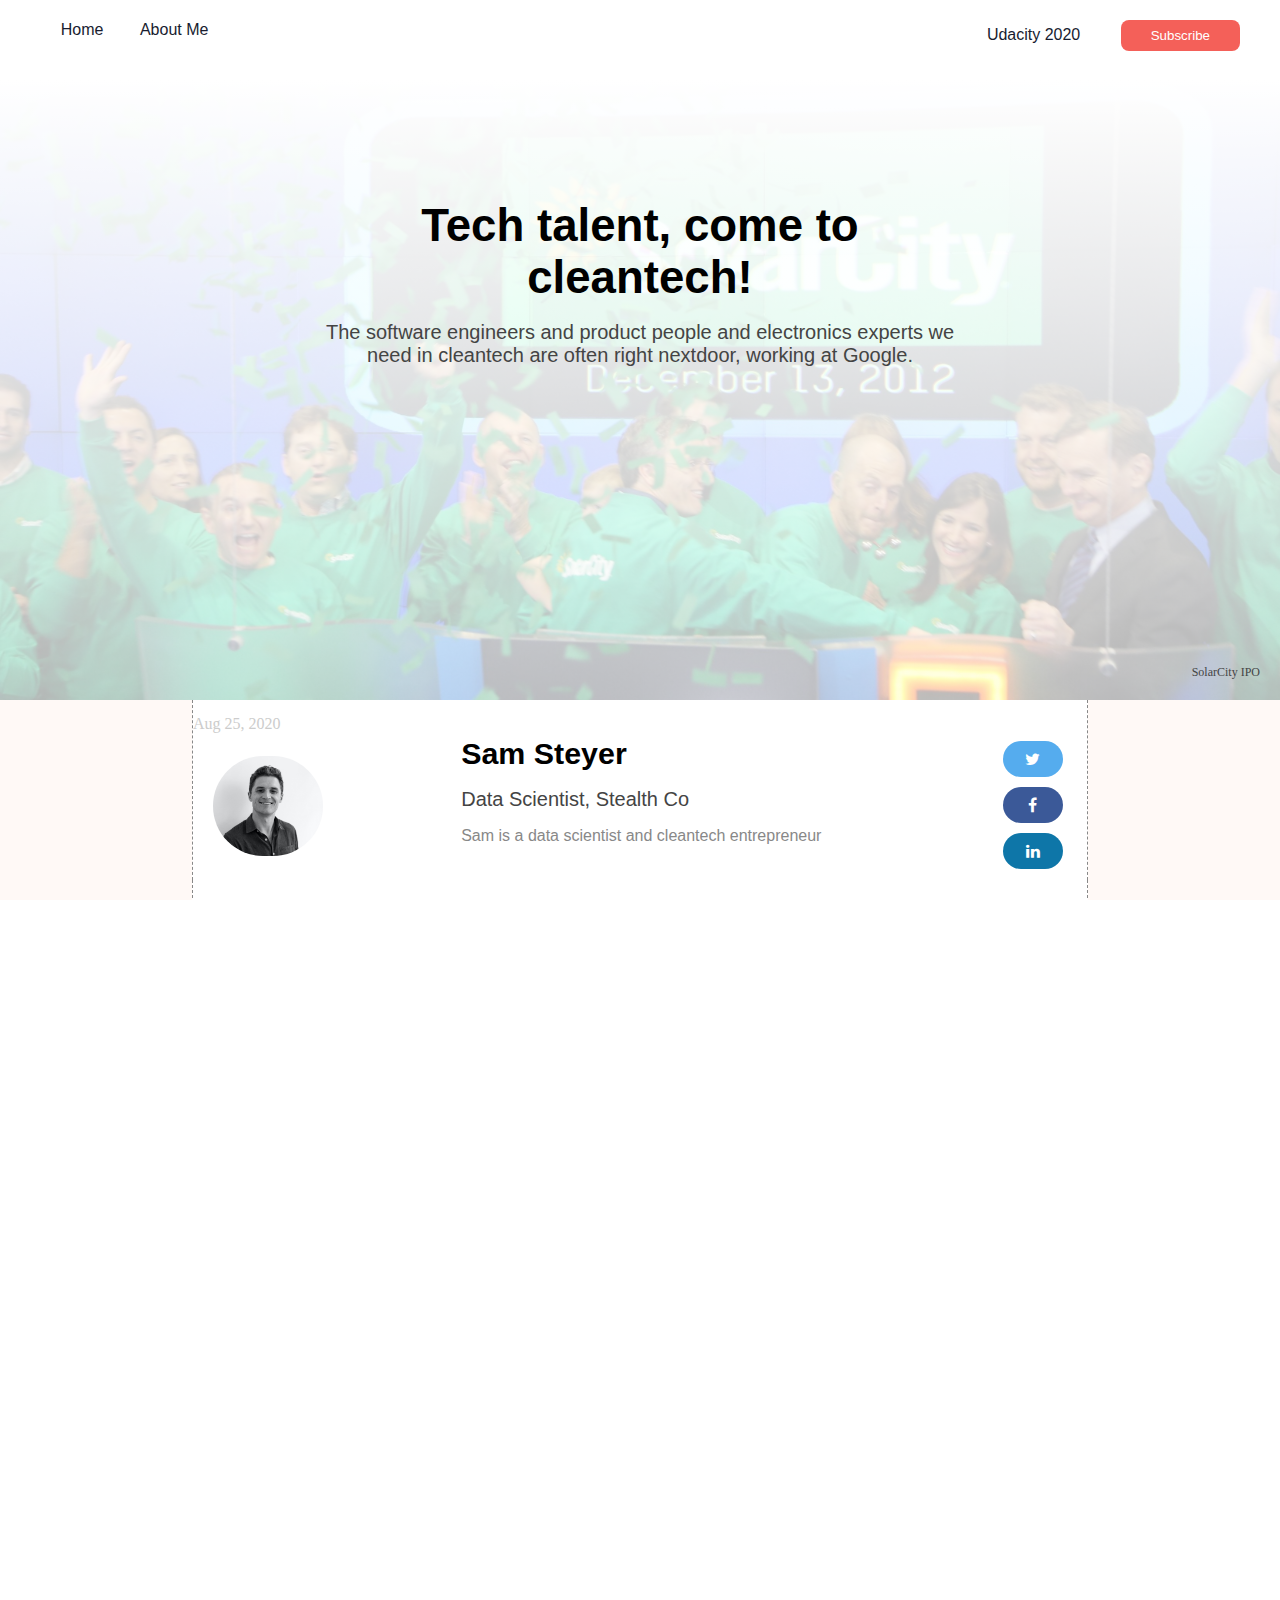
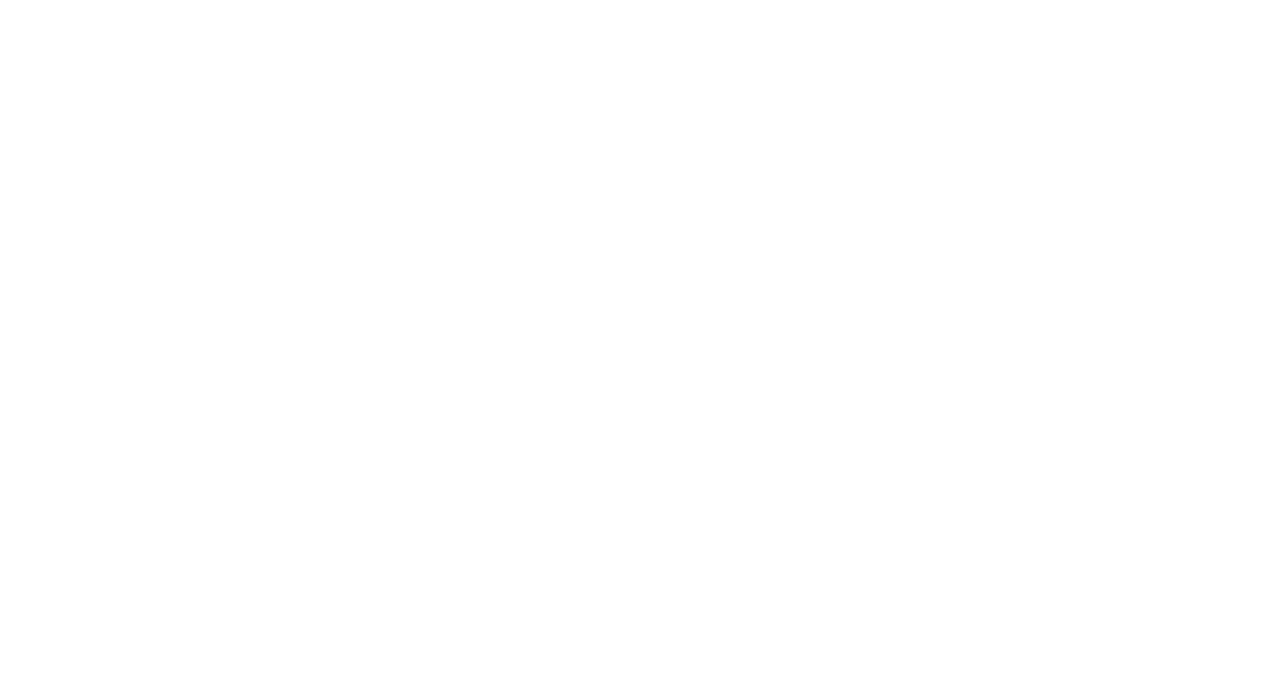
==== commit 10a0d454: "Do not use element names in conjunction with IDs or classes" ====
--- a/posts/post-0.html
+++ b/posts/post-0.html
@@ -10,17 +10,17 @@
 <body>
     <div id=container>
         <nav>
-            <ul id=nav-links>
-                <li class="nav-link">
-                    <a href="../index.html">Home</a>
+            <ul id="nav-links">
+                <li class="nav-item">
+                    <a class="nav-link" href="../index.html">Home</a>
                 </li>
-                <li class="nav-link" id="bio-link">
-                    <a href="../index.html#bio">About Me</a>
+                <li class="nav-item" id="bio-link">
+                    <a class="nav-link" href="../index.html#bio">About Me</a>
                 </li>
             </ul>
             <div id="top-right">
-                <a href="https://udacity.com">Udacity 2020</a>
-                <button type="button">Subscribe</button>
+                <a class="top-right-link" href="https://udacity.com">Udacity 2020</a>
+                <button type="button" class="subscribe-button">Subscribe</button>
             </div>
         </nav>
         <div class="post-title" id="post-title-0">
@@ -68,20 +68,20 @@
             <section class="footer-main">
                 <div class="footer-column">
                     <h2 class="footer-title">About</h2>
-                    <ul>
-                        <li>History</li>
-                        <li>Team</li>
-                        <li>Investors</li>
-                        <li>References</li>
-                        <li>Resources</li>
+                    <ul class="footer-links">
+                        <li class="footer-link">History</li>
+                        <li class="footer-link">Team</li>
+                        <li class="footer-link">Investors</li>
+                        <li class="footer-link">References</li>
+                        <li class="footer-link">Resources</li>
                     </ul>
                 </div>
                 <div class="footer-column">
                     <h2 class="footer-title">Great Blogs</h2>
-                    <ul>
-                        <li>Blog 1</li>
-                        <li>Blog 2</li>
-                        <li>Blog 3</li>
+                    <ul class="footer-links">
+                        <li class="footer-link">Blog 1</li>
+                        <li class="footer-link">Blog 2</li>
+                        <li class="footer-link">Blog 3</li>
                     </ul>
                 </div>
             </section>
--- a/css/post.css
+++ b/css/post.css
@@ -93,6 +93,7 @@
 #date {
     color: #ccc;
     grid-area: date;
+    margin-top: 15px;
 }
 
 #author-avatar {
